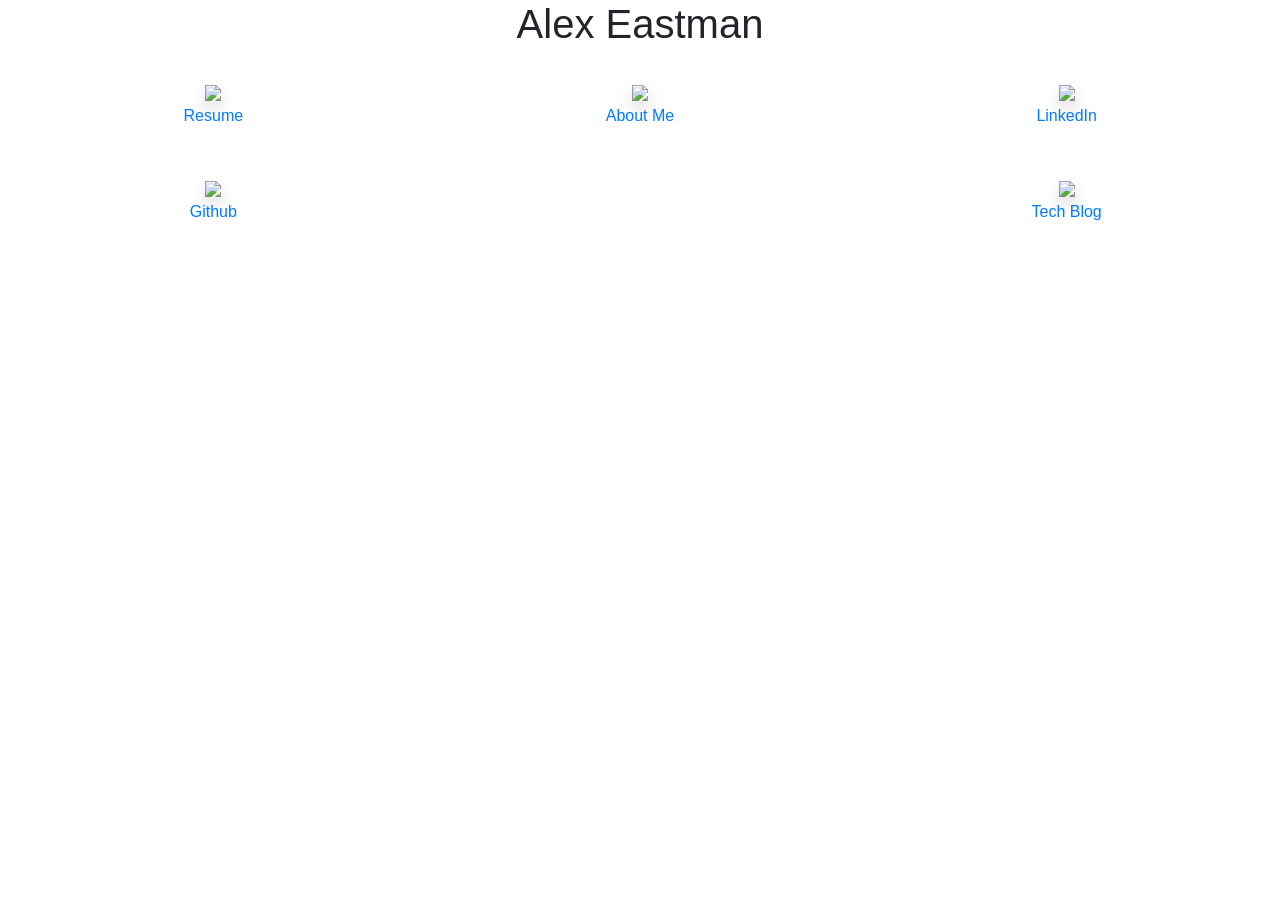
==== public_html/~alexeast/index.html @ b713a786 "Adjusted links on html pages to work with UB server hosting. Adjusted local directories to accomodat" ====
<!doctype html>
<html lang="en">
  <head>
    <!-- Required meta tags -->
    <meta charset="utf-8">
    <meta name="viewport" content="width=device-width, initial-scale=1, shrink-to-fit=no">

    <!-- Bootstrap CSS -->
    <link rel="stylesheet" href="https://stackpath.bootstrapcdn.com/bootstrap/4.3.1/css/bootstrap.min.css" integrity="sha384-ggOyR0iXCbMQv3Xipma34MD+dH/1fQ784/j6cY/iJTQUOhcWr7x9JvoRxT2MZw1T" crossorigin="anonymous">
    <link rel="stylesheet" href="index.css">
    <!--Google font-->
    <link href="https://fonts.googleapis.com/css?family=Montserrat&display=swap" rel="stylesheet">

    <title>Alex Eastman</title>
  </head>
  <body>

    <div class="container-fluid">

      <!--Header row-->
      <div class="row header-row">
        <div class="col text-center">
          <h1 class="page-header">Alex Eastman</h1>
        </div>
      </div>
      <br>
      <!--Top row-->
      <div class="row align-items-center">

        <!--Start first column-->
        <div class="col-4 text-center">
          <div class="row align-items-center">
            <div class="col text-center">
              <a href="../~alexeast/alexeast_resume.pdf">
                <img class="img-fluid shadow raise" src="../~alexeast/Pictures/resume_screencap.png">
              </a>
            </div>
          </div>
          <div class="row align-items-center">
            <div class="col text-center">
              <a href="../~alexeast/alexeast_resume.pdf" class="splash-link">
                Resume
              </a>
            </div>
          </div>
        </div>

        <!--Start second column-->
        <div class="col-4 text-center">
          <div class="row align-items-center">
            <div class="col text-center">
              <a href="../~alexeast/about.html">
                <img class="img-fluid shadow raise" src="../~alexeast/Pictures/user.png">
              </a>
            </div>
          </div>
          <div class="row align-items-center">
            <div class="col text-center">
              <a href="../~alexeast/about.html" class="splash-link">
                About Me
              </a>
            </div>
          </div>
        </div>


        <!--Start third column-->
        <div class="col-4 text-center">
          <div class="row align-items-center">
            <div class="col text-center">
              <a href="https://linkedin.com/in/alexeast-ub">
                <img class="img-fluid shadow raise" src="../~alexeast/Pictures/linkedin_logo.png">
              </a>
            </div>
          </div>
          <div class="row align-items-center">
            <div class="col text-center">
              <a href="https://linkedin.com/in/alexeast-ub" class="splash-link">
                LinkedIn
              </a>
            </div>
          </div>
        </div>

      </div>
      <br><br>


      <!--Bottom row-->
      <div class="row align-items-center row-bottom">

        <!--Start first column-->
        <div class="col-4 text-center">
          <div class="row align-items-center">
            <div class="col text-center">
              <a href="https://github.com/alexeast99">
                <img class="img-fluid shadow raise" src="../~alexeast/Pictures/github_logo.png">
              </a>
            </div>
          </div>
          <div class="row align-items-center">
            <div class="col text-center">
              <a href="https://github.com/alexeast99" class="splash-link">
                Github
              </a>
            </div>
          </div>
        </div>

        <!--Start second column-->
        <div class="col-4 text-center">
        </div>


        <!--Start third column-->
        <div class="col-4 text-center">
          <div class="row align-items-center">
            <div class="col text-center">
              <a href="../~alexeast/blog.html">
                <img class="img-fluid shadow raise" src="../~alexeast/Pictures/programmer.png">
              </a>
            </div>
          </div>
          <div class="row align-items-center">
            <div class="col text-center">
              <a href="../~alexeast/blog.html" class="splash-link">
                Tech Blog
              </a>
            </div>
          </div>
        </div>

      </div>

    </div>
    <!-- End of container div -->

    <!-- Optional JavaScript -->
    <!-- jQuery first, then Popper.js, then Bootstrap JS -->
    <script src="https://code.jquery.com/jquery-3.3.1.slim.min.js" integrity="sha384-q8i/X+965DzO0rT7abK41JStQIAqVgRVzpbzo5smXKp4YfRvH+8abtTE1Pi6jizo" crossorigin="anonymous"></script>
    <script src="https://cdnjs.cloudflare.com/ajax/libs/popper.js/1.14.7/umd/popper.min.js" integrity="sha384-UO2eT0CpHqdSJQ6hJty5KVphtPhzWj9WO1clHTMGa3JDZwrnQq4sF86dIHNDz0W1" crossorigin="anonymous"></script>
    <script src="https://stackpath.bootstrapcdn.com/bootstrap/4.3.1/js/bootstrap.min.js" integrity="sha384-JjSmVgyd0p3pXB1rRibZUAYoIIy6OrQ6VrjIEaFf/nJGzIxFDsf4x0xIM+B07jRM" crossorigin="anonymous"></script>
  </body>
</html>
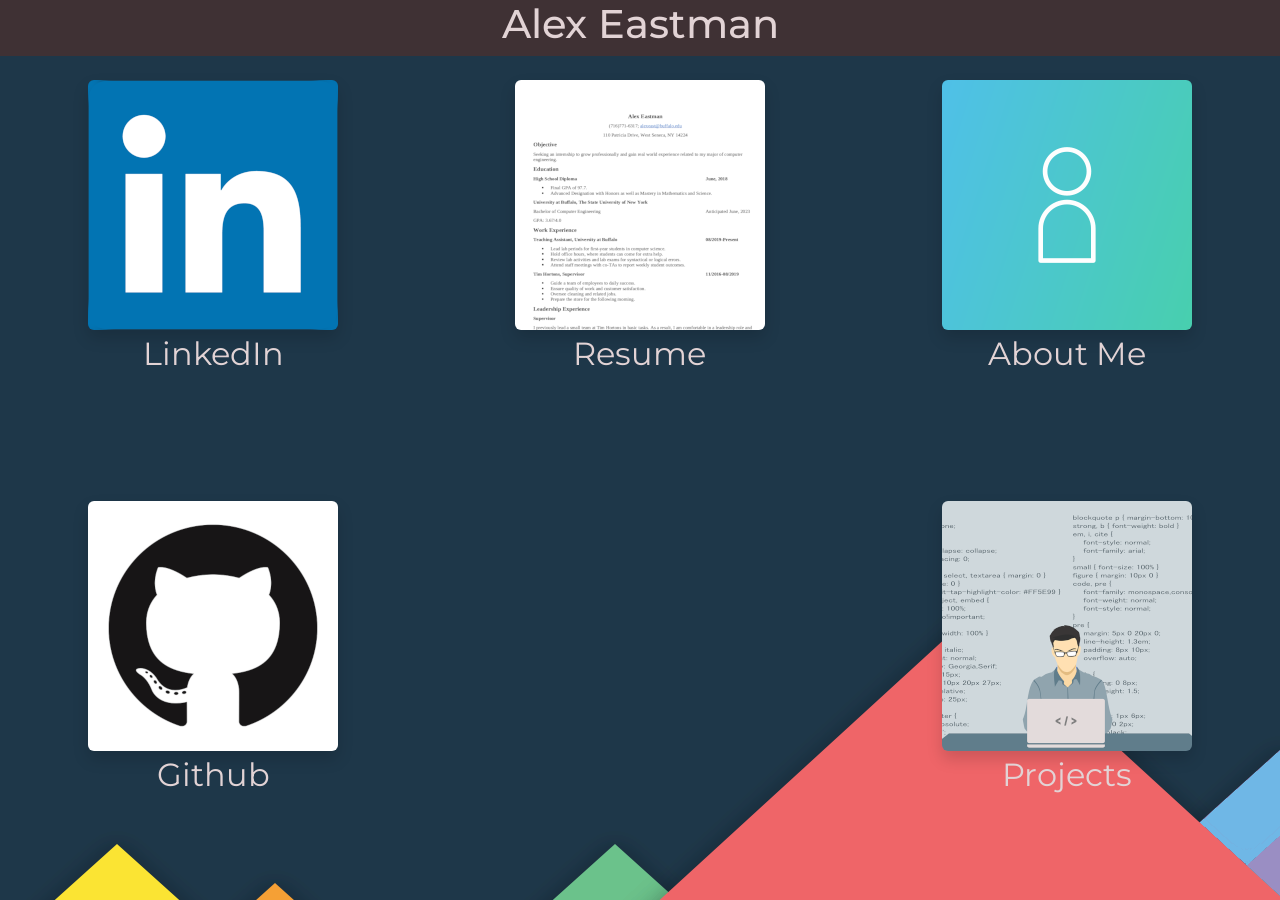
==== commit 2bf61fde: "Added project descriptions to blog page. Changed blog page to be project page. Reordered icons on ho" ====
--- a/public_html/~alexeast/index.html
+++ b/public_html/~alexeast/index.html
@@ -31,6 +31,24 @@
         <div class="col-4 text-center">
           <div class="row align-items-center">
             <div class="col text-center">
+              <a href="https://linkedin.com/in/alexeast-ub">
+                <img class="img-fluid shadow raise" src="../~alexeast/Pictures/linkedin_logo.png">
+              </a>
+            </div>
+          </div>
+          <div class="row align-items-center">
+            <div class="col text-center">
+              <a href="https://linkedin.com/in/alexeast-ub" class="splash-link">
+                LinkedIn
+              </a>
+            </div>
+          </div>
+        </div>
+
+        <!--Start second column-->
+        <div class="col-4 text-center">
+          <div class="row align-items-center">
+            <div class="col text-center">
               <a href="../~alexeast/alexeast_resume.pdf">
                 <img class="img-fluid shadow raise" src="../~alexeast/Pictures/resume_screencap.png">
               </a>
@@ -45,7 +63,8 @@
           </div>
         </div>
 
-        <!--Start second column-->
+
+        <!--Start third column-->
         <div class="col-4 text-center">
           <div class="row align-items-center">
             <div class="col text-center">
@@ -58,25 +77,6 @@
             <div class="col text-center">
               <a href="../~alexeast/about.html" class="splash-link">
                 About Me
-              </a>
-            </div>
-          </div>
-        </div>
-
-
-        <!--Start third column-->
-        <div class="col-4 text-center">
-          <div class="row align-items-center">
-            <div class="col text-center">
-              <a href="https://linkedin.com/in/alexeast-ub">
-                <img class="img-fluid shadow raise" src="../~alexeast/Pictures/linkedin_logo.png">
-              </a>
-            </div>
-          </div>
-          <div class="row align-items-center">
-            <div class="col text-center">
-              <a href="https://linkedin.com/in/alexeast-ub" class="splash-link">
-                LinkedIn
               </a>
             </div>
           </div>
@@ -124,7 +124,7 @@
           <div class="row align-items-center">
             <div class="col text-center">
               <a href="../~alexeast/blog.html" class="splash-link">
-                Tech Blog
+                Projects
               </a>
             </div>
           </div>
--- a/public_html/~alexeast/index.css
+++ b/public_html/~alexeast/index.css
@@ -0,0 +1,46 @@
+html {
+  margin: 0;
+  height: 100%;
+  width: 100%;
+}
+
+body {
+  /* background-color: #e2d3d5; */
+  background-image: url("../~alexeast/Pictures/background_original.png");
+  height: 100%;
+}
+
+.container, .container-fluid {
+  min-height: 100%;
+}
+
+img {
+  border-radius: 6px;
+}
+
+.splash-link, .splash-link:hover, .splash-text {
+  /* color: #304960; */
+  color: #e2d3d5;
+  font-family: 'Montserrat', sans-serif;
+}
+
+.page-header {
+  font-family: 'Montserrat', sans-serif;
+  color: #e2d3d5;
+}
+
+.splash-link, .splash-link:hover {
+  font-size: 2.5vw;
+}
+
+hr {
+  background-color: darkgray;
+}
+
+.row-bottom {
+  margin-top: 6%;
+}
+
+.header-row {
+  background-color: #3f3134;
+}
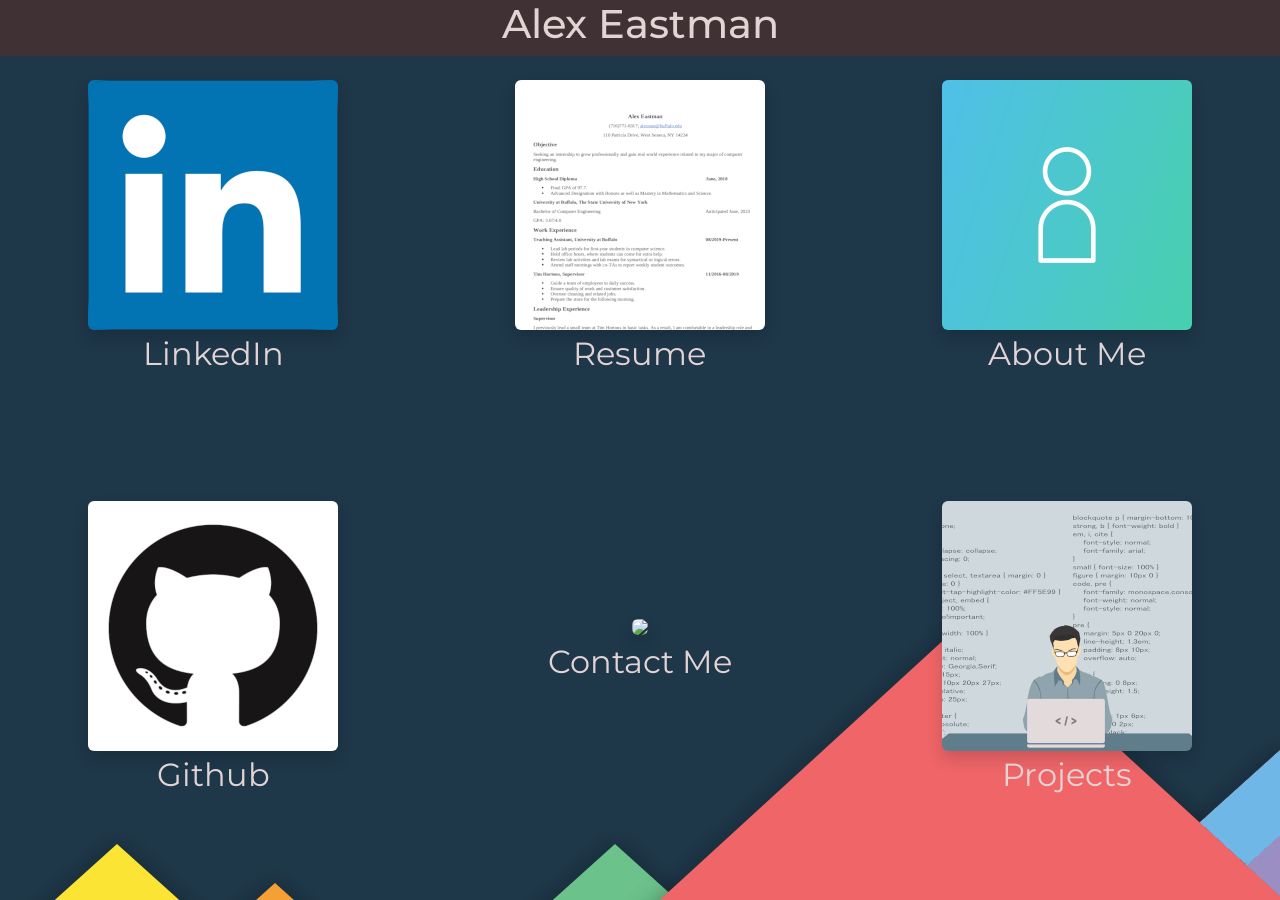
==== commit 7a6b8e57: "Added link and icon for contact info on home page." ====
--- a/public_html/~alexeast/index.html
+++ b/public_html/~alexeast/index.html
@@ -109,6 +109,20 @@
 
         <!--Start second column-->
         <div class="col-4 text-center">
+          <div class="row align-items-center">
+            <div class="col text-center">
+              <a href="../~alexeast/contact.html">
+                <img class="img-fluid shadow raise" src="../~alexeast/Pictures/mail.png">
+              </a>
+            </div>
+          </div>
+          <div class="row align-items-center">
+            <div class="col text-center">
+              <a href="../~alexeast/contact.html" class="splash-link">
+                Contact Me
+              </a>
+            </div>
+          </div>
         </div>
 
 
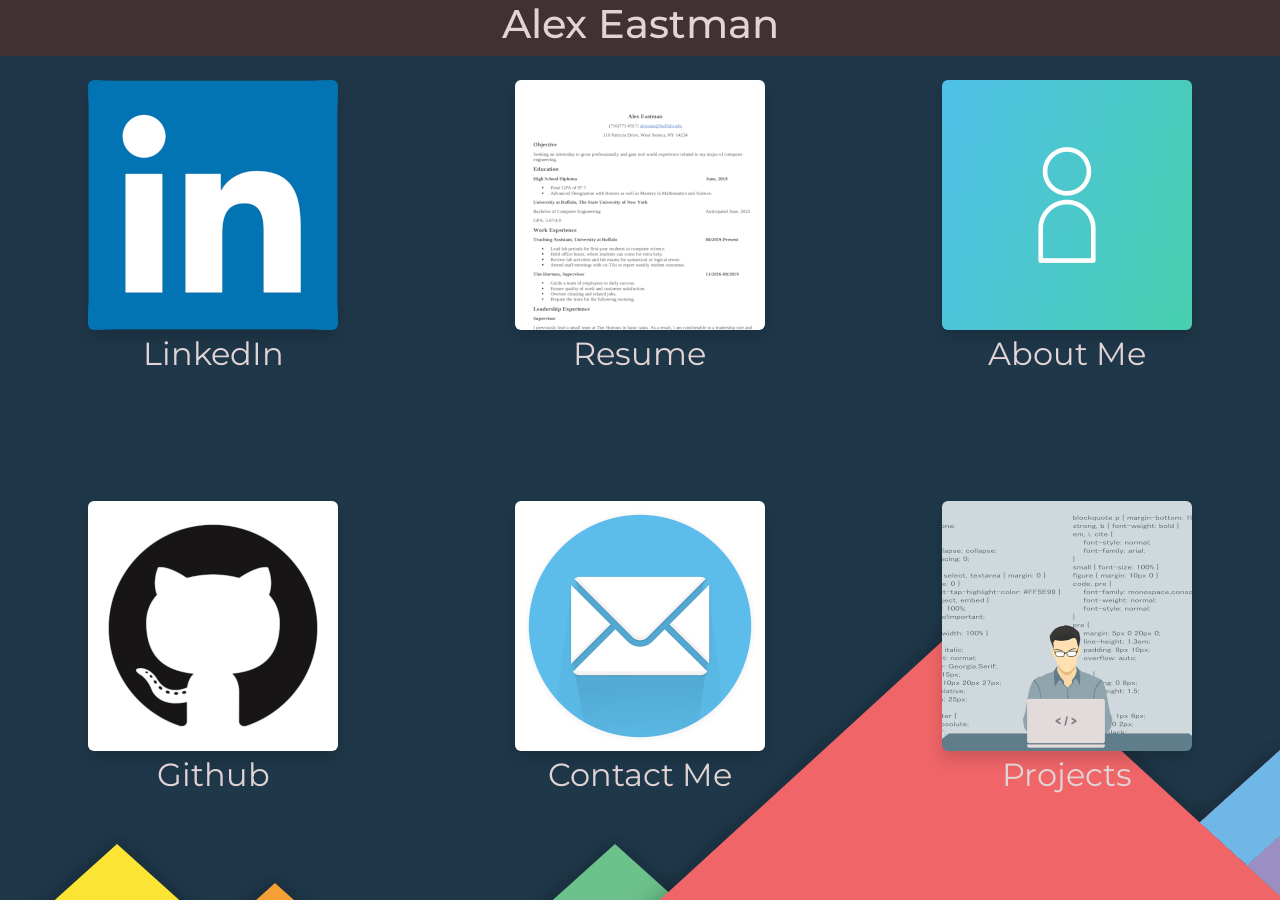
==== commit 88067f03: "Added alt attributes to all images on all pages." ====
--- a/public_html/~alexeast/index.html
+++ b/public_html/~alexeast/index.html
@@ -32,7 +32,7 @@
           <div class="row align-items-center">
             <div class="col text-center">
               <a href="https://linkedin.com/in/alexeast-ub">
-                <img class="img-fluid shadow raise" src="../~alexeast/Pictures/linkedin_logo.png">
+                <img class="img-fluid shadow raise" src="../~alexeast/Pictures/linkedin_logo.png" alt="Linked in logo">
               </a>
             </div>
           </div>
@@ -50,7 +50,7 @@
           <div class="row align-items-center">
             <div class="col text-center">
               <a href="../~alexeast/alexeast_resume.pdf">
-                <img class="img-fluid shadow raise" src="../~alexeast/Pictures/resume_screencap.png">
+                <img class="img-fluid shadow raise" src="../~alexeast/Pictures/resume_screencap.png" alt="Resume screenshot">
               </a>
             </div>
           </div>
@@ -69,7 +69,7 @@
           <div class="row align-items-center">
             <div class="col text-center">
               <a href="../~alexeast/about.html">
-                <img class="img-fluid shadow raise" src="../~alexeast/Pictures/user.png">
+                <img class="img-fluid shadow raise" src="../~alexeast/Pictures/user.png" alt="Default user image">
               </a>
             </div>
           </div>
@@ -94,7 +94,7 @@
           <div class="row align-items-center">
             <div class="col text-center">
               <a href="https://github.com/alexeast99">
-                <img class="img-fluid shadow raise" src="../~alexeast/Pictures/github_logo.png">
+                <img class="img-fluid shadow raise" src="../~alexeast/Pictures/github_logo.png" alt="Github logo">
               </a>
             </div>
           </div>
@@ -112,7 +112,7 @@
           <div class="row align-items-center">
             <div class="col text-center">
               <a href="../~alexeast/contact.html">
-                <img class="img-fluid shadow raise" src="../~alexeast/Pictures/mail.png">
+                <img class="img-fluid shadow raise" src="../~alexeast/Pictures/mail.png" alt="Email icon">
               </a>
             </div>
           </div>
@@ -131,7 +131,7 @@
           <div class="row align-items-center">
             <div class="col text-center">
               <a href="../~alexeast/blog.html">
-                <img class="img-fluid shadow raise" src="../~alexeast/Pictures/programmer.png">
+                <img class="img-fluid shadow raise" src="../~alexeast/Pictures/programmer.png" alt="Programmer">
               </a>
             </div>
           </div>
